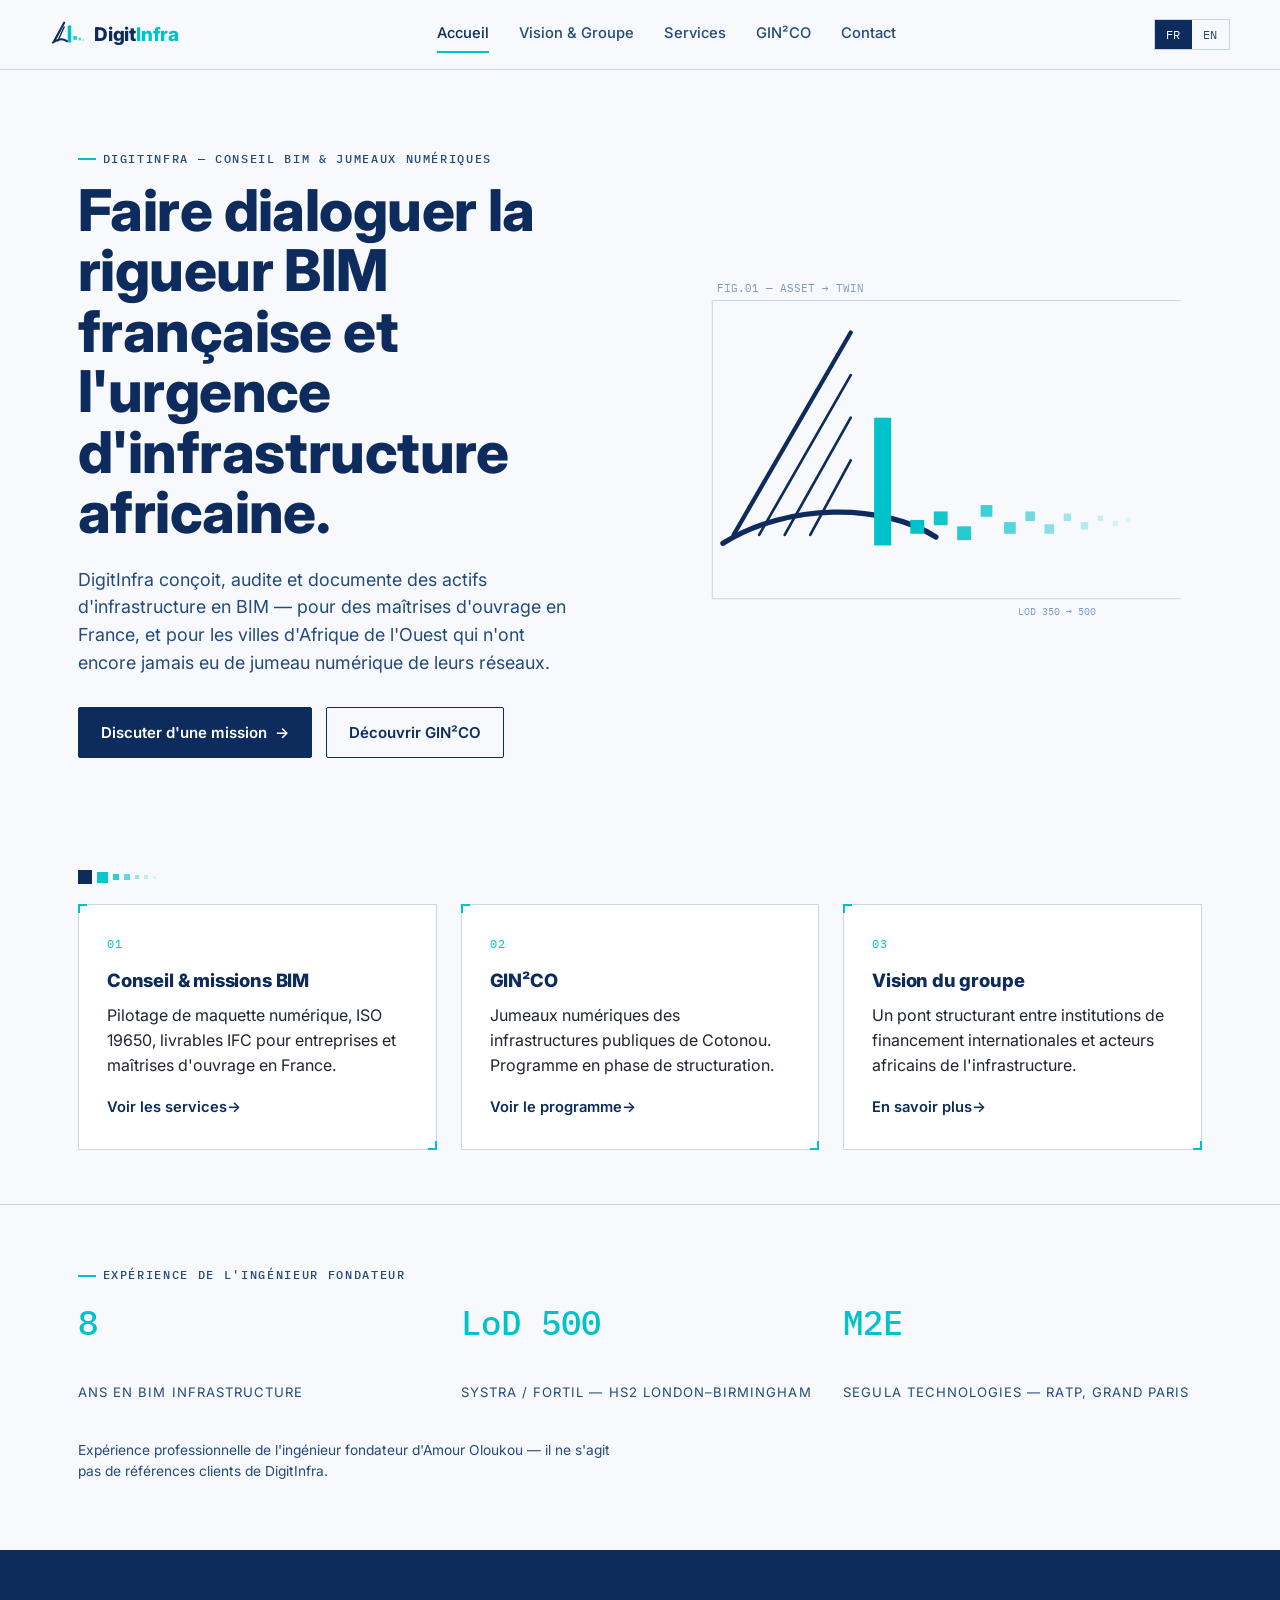
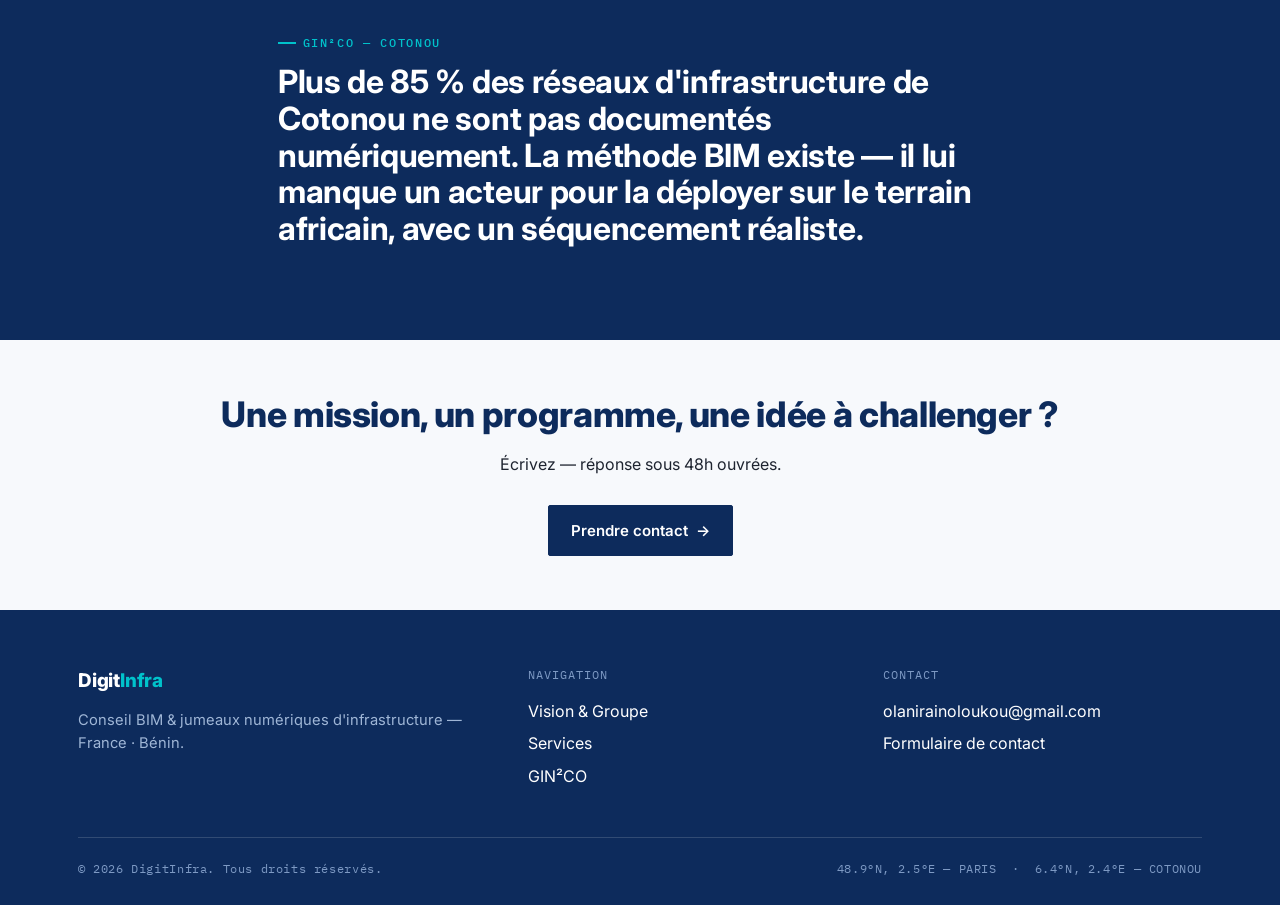
==== index.html @ 7aca524d "Add files via upload Préserver aujourd'hui les infrastructures qui feront l'Afrique de demain" ====
<!doctype html>
<html lang="fr" data-lang="fr">
<head>
<meta charset="utf-8">
<meta name="viewport" content="width=device-width, initial-scale=1">
<title>DigitInfra — BIM Consulting & Digital Twins</title>
<meta name="description" content="DigitInfra : conseil BIM pour la France, jumeaux numériques d'infrastructure pour l'Afrique de l'Ouest.">
<link rel="stylesheet" href="style.css">
</head>
<body>

<header class="site">
  <div class="container nav-row">
    <a class="brand" href="index.html" aria-label="DigitInfra — accueil">
      <svg viewBox="0 0 48 48" fill="none" xmlns="http://www.w3.org/2000/svg">
        <path d="M6 34L20 8" stroke="#0D2B5C" stroke-width="3" stroke-linecap="round"/>
        <path d="M11 34L20 14" stroke="#0D2B5C" stroke-width="2" stroke-linecap="round"/>
        <path d="M4 36C12 30 18 30 24 34" stroke="#0D2B5C" stroke-width="3" stroke-linecap="round" fill="none"/>
        <rect x="25" y="12" width="5" height="24" fill="#00C2CB"/>
        <rect x="33" y="27" width="5" height="5" fill="#00C2CB" opacity="0.9"/>
        <rect x="40" y="29" width="4" height="4" fill="#00C2CB" opacity="0.6"/>
        <rect x="46" y="31" width="3" height="3" fill="#00C2CB" opacity="0.35"/>
      </svg>
      <span class="brand-word"><span class="b1">Digit</span><span class="b2">Infra</span></span>
    </a>
    <nav class="links">
      <a href="index.html"><span data-fr-only>Accueil</span><span data-en-only>Home</span></a>
      <a href="about.html"><span data-fr-only>Vision &amp; Groupe</span><span data-en-only>Vision &amp; Group</span></a>
      <a href="services.html">Services</a>
      <a href="ginco.html">GIN²CO</a>
      <a href="contact.html">Contact</a>
    </nav>
    <div style="display:flex; align-items:center; gap:14px;">
      <div class="lang-toggle">
        <button data-lang-btn="fr" class="active">FR</button>
        <button data-lang-btn="en">EN</button>
      </div>
      <button class="menu-btn" aria-label="Menu" aria-expanded="false"><span></span></button>
    </div>
  </div>
</header>

<main>
  <section class="hero">
    <div class="container hero-grid">
      <div>
        <p class="eyebrow"><span data-fr-only>DigitInfra — Conseil BIM &amp; jumeaux numériques</span><span data-en-only>DigitInfra — BIM Consulting &amp; Digital Twins</span></p>
        <h1>
          <span data-fr-only>Faire dialoguer la rigueur BIM française et l'urgence d'infrastructure africaine.</span>
          <span data-en-only>Bringing French BIM rigour into conversation with Africa's infrastructure urgency.</span>
        </h1>
        <p class="lead">
          <span data-fr-only>DigitInfra conçoit, audite et documente des actifs d'infrastructure en BIM — pour des maîtrises d'ouvrage en France, et pour les villes d'Afrique de l'Ouest qui n'ont encore jamais eu de jumeau numérique de leurs réseaux.</span>
          <span data-en-only>DigitInfra designs, audits and documents infrastructure assets in BIM — for project owners in France, and for West African cities that have never had a digital twin of their networks.</span>
        </p>
        <div class="hero-cta">
          <a class="btn btn-primary btn-arrow" href="contact.html"><span data-fr-only>Discuter d'une mission</span><span data-en-only>Discuss a mission</span></a>
          <a class="btn btn-ghost" href="ginco.html"><span data-fr-only>Découvrir GIN²CO</span><span data-en-only>Discover GIN²CO</span></a>
        </div>
      </div>
      <svg class="hero-art" viewBox="0 0 480 360" fill="none" xmlns="http://www.w3.org/2000/svg">
        <line x1="20" y1="40" x2="460" y2="40" stroke="#C9D6E3" stroke-width="1"/>
        <line x1="20" y1="40" x2="20" y2="320" stroke="#C9D6E3" stroke-width="1"/>
        <text x="24" y="32" font-family="IBM Plex Mono, monospace" font-size="10" fill="#7E9AC4">FIG.01 — ASSET → TWIN</text>
        <path d="M40 260L150 70" stroke="#0D2B5C" stroke-width="4" stroke-linecap="round"/>
        <path d="M64 260L150 110" stroke="#0D2B5C" stroke-width="2.5" stroke-linecap="round"/>
        <path d="M88 260L150 150" stroke="#0D2B5C" stroke-width="2.5" stroke-linecap="round"/>
        <path d="M112 260L150 190" stroke="#0D2B5C" stroke-width="2.5" stroke-linecap="round"/>
        <path d="M30 268C90 230 180 230 230 262" stroke="#0D2B5C" stroke-width="5" stroke-linecap="round" fill="none"/>
        <rect x="172" y="150" width="16" height="120" fill="#00C2CB"/>
        <g fill="#00C2CB">
          <rect x="206" y="246" width="13" height="13"/>
          <rect x="228" y="238" width="13" height="13" opacity="0.92"/>
          <rect x="250" y="252" width="13" height="13" opacity="0.85"/>
          <rect x="272" y="232" width="11" height="11" opacity="0.75"/>
          <rect x="294" y="248" width="11" height="11" opacity="0.65"/>
          <rect x="314" y="238" width="9" height="9" opacity="0.55"/>
          <rect x="332" y="250" width="9" height="9" opacity="0.45"/>
          <rect x="350" y="240" width="7" height="7" opacity="0.36"/>
          <rect x="366" y="248" width="7" height="7" opacity="0.28"/>
          <rect x="382" y="242" width="5" height="5" opacity="0.2"/>
          <rect x="396" y="247" width="5" height="5" opacity="0.14"/>
          <rect x="409" y="244" width="4" height="4" opacity="0.1"/>
        </g>
        <line x1="20" y1="320" x2="460" y2="320" stroke="#C9D6E3" stroke-width="1"/>
        <text x="380" y="335" font-family="IBM Plex Mono, monospace" font-size="9" fill="#7E9AC4" text-anchor="end">LOD 350 → 500</text>
      </svg>
    </div>
  </section>

  <section class="tight">
    <div class="container">
      <div class="pixel-trail"><span></span><span></span><span></span><span></span><span></span><span></span><span></span></div>
      <div class="grid-3">
        <div class="corner-card">
          <p class="mono" style="font-size:.74rem;color:var(--teal);letter-spacing:.08em;">01</p>
          <h3><span data-fr-only>Conseil &amp; missions BIM</span><span data-en-only>BIM Consulting &amp; Missions</span></h3>
          <p><span data-fr-only>Pilotage de maquette numérique, ISO 19650, livrables IFC pour entreprises et maîtrises d'ouvrage en France.</span><span data-en-only>Digital-model management, ISO 19650, IFC deliverables for companies and project owners in France.</span></p>
          <a class="btn-arrow" style="font-weight:600; text-decoration:none; color:var(--navy); font-size:.92rem;" href="services.html"><span data-fr-only>Voir les services</span><span data-en-only>See services</span></a>
        </div>
        <div class="corner-card">
          <p class="mono" style="font-size:.74rem;color:var(--teal);letter-spacing:.08em;">02</p>
          <h3>GIN²CO</h3>
          <p><span data-fr-only>Jumeaux numériques des infrastructures publiques de Cotonou. Programme en phase de structuration.</span><span data-en-only>Digital twins of Cotonou's public infrastructure. Programme currently in its structuring phase.</span></p>
          <a class="btn-arrow" style="font-weight:600; text-decoration:none; color:var(--navy); font-size:.92rem;" href="ginco.html"><span data-fr-only>Voir le programme</span><span data-en-only>See the programme</span></a>
        </div>
        <div class="corner-card">
          <p class="mono" style="font-size:.74rem;color:var(--teal);letter-spacing:.08em;">03</p>
          <h3><span data-fr-only>Vision du groupe</span><span data-en-only>Group vision</span></h3>
          <p><span data-fr-only>Un pont structurant entre institutions de financement internationales et acteurs africains de l'infrastructure.</span><span data-en-only>A structuring bridge between international financing institutions and African infrastructure stakeholders.</span></p>
          <a class="btn-arrow" style="font-weight:600; text-decoration:none; color:var(--navy); font-size:.92rem;" href="about.html"><span data-fr-only>En savoir plus</span><span data-en-only>Learn more</span></a>
        </div>
      </div>
    </div>
  </section>

  <hr class="divider">

  <section class="tight">
    <div class="container">
      <p class="eyebrow"><span data-fr-only>Expérience de l'ingénieur fondateur</span><span data-en-only>Founding engineer's experience</span></p>
      <div class="grid-3">
        <div>
          <p class="stat">8</p>
          <p class="stat-label"><span data-fr-only>ans en BIM infrastructure</span><span data-en-only>years in BIM infrastructure</span></p>
        </div>
        <div>
          <p class="stat">LoD 500</p>
          <p class="stat-label"><span data-fr-only>SYSTRA / Fortil — HS2 London–Birmingham</span><span data-en-only>SYSTRA / Fortil — HS2 London–Birmingham</span></p>
        </div>
        <div>
          <p class="stat">M2E</p>
          <p class="stat-label"><span data-fr-only>SEGULA Technologies — RATP, Grand Paris</span><span data-en-only>SEGULA Technologies — RATP, Grand Paris</span></p>
        </div>
      </div>
      <p style="margin-top:24px; font-size:.86rem; color:var(--steel);">
        <span data-fr-only>Expérience professionnelle de l'ingénieur fondateur d'Amour Oloukou — il ne s'agit pas de références clients de DigitInfra.</span>
        <span data-en-only>Professional background of founding engineer Amour Oloukou — not a DigitInfra client reference list.</span>
      </p>
    </div>
  </section>

  <section class="dark">
    <div class="container" style="max-width:780px;">
      <p class="eyebrow">GIN²CO — COTONOU</p>
      <h2 style="font-size:clamp(1.4rem,3vw,2rem); font-weight:700;">
        <span data-fr-only>Plus de 85 % des réseaux d'infrastructure de Cotonou ne sont pas documentés numériquement. La méthode BIM existe — il lui manque un acteur pour la déployer sur le terrain africain, avec un séquencement réaliste.</span>
        <span data-en-only>Over 85% of Cotonou's infrastructure networks have no digital documentation. The BIM method already exists — what is missing is an actor willing to deploy it on African ground, with a realistic sequence.</span>
      </h2>
    </div>
  </section>

  <section class="tight">
    <div class="container" style="text-align:center;">
      <h2><span data-fr-only>Une mission, un programme, une idée à challenger ?</span><span data-en-only>A mission, a programme, an idea to challenge?</span></h2>
      <p style="margin:0 auto 28px;"><span data-fr-only>Écrivez — réponse sous 48h ouvrées.</span><span data-en-only>Write in — response within 48 business hours.</span></p>
      <a class="btn btn-primary btn-arrow" href="contact.html"><span data-fr-only>Prendre contact</span><span data-en-only>Get in touch</span></a>
    </div>
  </section>
</main>

<footer class="site">
  <div class="container">
    <div class="foot-grid">
      <div>
        <span class="brand-word"><span style="color:#fff;">Digit</span><span style="color:var(--teal);">Infra</span></span>
        <p style="margin-top:14px; color:#9FB6D6; font-size:.92rem;">
          <span data-fr-only>Conseil BIM &amp; jumeaux numériques d'infrastructure — France · Bénin.</span>
          <span data-en-only>BIM consulting &amp; infrastructure digital twins — France · Benin.</span>
        </p>
      </div>
      <div>
        <p class="mono" style="font-size:.74rem; letter-spacing:.08em; color:#7E9AC4; margin-bottom:14px;"><span data-fr-only>NAVIGATION</span><span data-en-only>NAVIGATION</span></p>
        <p style="margin-bottom:8px;"><a href="about.html"><span data-fr-only>Vision &amp; Groupe</span><span data-en-only>Vision &amp; Group</span></a></p>
        <p style="margin-bottom:8px;"><a href="services.html">Services</a></p>
        <p style="margin-bottom:8px;"><a href="ginco.html">GIN²CO</a></p>
      </div>
      <div>
        <p class="mono" style="font-size:.74rem; letter-spacing:.08em; color:#7E9AC4; margin-bottom:14px;">CONTACT</p>
        <p style="margin-bottom:8px;"><a href="mailto:olanirainoloukou@gmail.com">olanirainoloukou@gmail.com</a></p>
        <p style="margin-bottom:8px;"><a href="contact.html"><span data-fr-only>Formulaire de contact</span><span data-en-only>Contact form</span></a></p>
      </div>
    </div>
    <div class="foot-coords">
      <span>© 2026 DigitInfra. <span data-fr-only>Tous droits réservés.</span><span data-en-only>All rights reserved.</span></span>
      <span>48.9°N, 2.5°E — PARIS &nbsp;·&nbsp; 6.4°N, 2.4°E — COTONOU</span>
    </div>
  </div>
</footer>

<script src="main.js"></script>
</body>
</html>
---- style.css ----
/* ===========================================================
   DigitInfra — Design tokens
   The signature motif: a cable-stayed bridge resolving into a
   grid of pixels. Every divider, corner mark and rule on this
   site is a quiet variation of that one idea — a physical
   structure becoming data.
   =========================================================== */

@import url('https://fonts.googleapis.com/css2?family=Inter:wght@400;500;600;700;800&family=IBM+Plex+Mono:wght@400;500&display=swap');

:root{
  --navy:#0D2B5C;
  --teal:#00C2CB;
  --steel:#234A7A;
  --off-white:#F7F9FC;
  --charcoal:#1E2430;
  --line:#C9D6E3;
  --paper:#FFFFFF;
  --max:1180px;
  --radius:2px;
}

*,*::before,*::after{box-sizing:border-box;}
html{scroll-behavior:smooth;}
body{
  margin:0;
  background:var(--off-white);
  color:var(--charcoal);
  font-family:'Inter',system-ui,sans-serif;
  font-size:16px;
  line-height:1.55;
  -webkit-font-smoothing:antialiased;
}
@media (prefers-reduced-motion: reduce){
  html{scroll-behavior:auto;}
  *{animation-duration:0.001ms !important; transition-duration:0.001ms !important;}
}

h1,h2,h3,h4{
  margin:0 0 .5em;
  font-weight:800;
  letter-spacing:-0.01em;
  color:var(--navy);
}
h1{font-size:clamp(2.1rem,5vw,3.6rem); line-height:1.05;}
h2{font-size:clamp(1.5rem,3.2vw,2.2rem); line-height:1.15;}
h3{font-size:1.15rem;}
p{margin:0 0 1em; max-width:62ch;}
a{color:inherit;}
img,svg{max-width:100%; display:block;}
.mono{
  font-family:'IBM Plex Mono', ui-monospace, monospace;
}
.container{
  max-width:var(--max);
  margin:0 auto;
  padding:0 28px;
}
.teal{color:var(--teal);}
.navy{color:var(--navy);}

/* Eyebrow label — drawing-annotation style */
.eyebrow{
  display:inline-flex;
  align-items:center;
  gap:.55em;
  font-family:'IBM Plex Mono', monospace;
  font-size:.74rem;
  font-weight:500;
  letter-spacing:.14em;
  text-transform:uppercase;
  color:var(--steel);
  margin-bottom:1em;
}
.eyebrow::before{
  content:"";
  width:18px; height:2px;
  background:var(--teal);
  display:inline-block;
}

/* Pixel trail — the bridge-to-data motif, reused as a divider */
.pixel-trail{
  display:flex;
  align-items:center;
  gap:5px;
  height:10px;
  margin:0 0 1.4em;
}
.pixel-trail span{
  width:6px; height:6px;
  background:var(--teal);
}
.pixel-trail span:nth-child(1){width:14px;height:14px;background:var(--navy);}
.pixel-trail span:nth-child(2){width:11px;height:11px;opacity:.95;}
.pixel-trail span:nth-child(3){opacity:.8;}
.pixel-trail span:nth-child(4){opacity:.6;}
.pixel-trail span:nth-child(5){opacity:.4;width:4px;height:4px;}
.pixel-trail span:nth-child(6){opacity:.22;width:4px;height:4px;}
.pixel-trail span:nth-child(7){opacity:.12;width:3px;height:3px;}

/* Blueprint corner ticks for cards */
.corner-card{
  position:relative;
  border:1px solid var(--line);
  background:var(--paper);
  padding:30px 28px;
}
.corner-card::before,.corner-card::after{
  content:"";
  position:absolute;
  width:9px; height:9px;
  border-top:2px solid var(--teal);
  border-left:2px solid var(--teal);
  top:-1px; left:-1px;
}
.corner-card::after{
  top:auto; left:auto; bottom:-1px; right:-1px;
  border-top:none; border-left:none;
  border-bottom:2px solid var(--teal);
  border-right:2px solid var(--teal);
}

/* ---------- Header / nav ---------- */
header.site{
  position:sticky; top:0; z-index:40;
  background:rgba(247,249,252,.97);
  border-bottom:1px solid var(--line);
}
.nav-row{
  display:flex; align-items:center; justify-content:space-between;
  padding:16px 0;
}
.brand{display:flex; align-items:center; gap:10px; text-decoration:none;}
.brand svg{width:34px; height:34px;}
.brand-word{font-weight:800; font-size:1.18rem; letter-spacing:-.01em;}
.brand-word .b1{color:var(--navy);}
.brand-word .b2{color:var(--teal);}

nav.links{display:flex; align-items:center; gap:30px;}
nav.links a{
  text-decoration:none;
  font-size:.92rem;
  font-weight:500;
  color:var(--steel);
  padding:6px 0;
  border-bottom:2px solid transparent;
  transition:color .15s, border-color .15s;
}
nav.links a:hover, nav.links a.active{color:var(--navy); border-color:var(--teal);}

.lang-toggle{
  font-family:'IBM Plex Mono', monospace;
  font-size:.74rem; font-weight:500; letter-spacing:.05em;
  display:flex; border:1px solid var(--line); overflow:hidden;
}
.lang-toggle button{
  background:none; border:none; cursor:pointer;
  padding:7px 11px; color:var(--steel);
  font-family:inherit; font-size:inherit; letter-spacing:inherit;
}
.lang-toggle button.active{background:var(--navy); color:#fff;}

.menu-btn{display:none; background:none; border:1px solid var(--line); padding:8px 10px; cursor:pointer;}
.menu-btn span, .menu-btn span::before, .menu-btn span::after{
  content:""; display:block; width:18px; height:2px; background:var(--navy); position:relative;
}
.menu-btn span::before{position:absolute; top:-6px;}
.menu-btn span::after{position:absolute; top:6px;}

/* ---------- Buttons ---------- */
.btn{
  display:inline-flex; align-items:center; gap:8px;
  padding:13px 22px;
  font-weight:600; font-size:.94rem;
  text-decoration:none; cursor:pointer;
  border:1px solid var(--navy);
  border-radius:var(--radius);
  transition:transform .15s, background .15s, color .15s;
}
.btn-primary{background:var(--navy); color:#fff;}
.btn-primary:hover{background:var(--teal); border-color:var(--teal); color:var(--navy); transform:translateY(-1px);}
.btn-ghost{background:transparent; color:var(--navy);}
.btn-ghost:hover{background:var(--navy); color:#fff; transform:translateY(-1px);}
.btn-arrow::after{content:"→"; transition:transform .15s;}
.btn:hover .btn-arrow::after{transform:translateX(3px);}

/* ---------- Hero ---------- */
.hero{padding:72px 0 60px; overflow:hidden;}
.hero-grid{display:grid; grid-template-columns:1.05fr .95fr; gap:48px; align-items:center;}
.hero h1{margin-bottom:.4em;}
.hero .lead{font-size:1.12rem; color:var(--steel); max-width:46ch;}
.hero-cta{display:flex; gap:14px; margin-top:30px; flex-wrap:wrap;}
.hero-art{width:100%; height:auto;}

/* ---------- Sections ---------- */
section{padding:76px 0;}
section.tight{padding:54px 0;}
.section-head{max-width:62ch; margin-bottom:44px;}
.divider{border:none; border-top:1px solid var(--line); margin:0;}

.grid-3{display:grid; grid-template-columns:repeat(3,1fr); gap:24px;}
.grid-2{display:grid; grid-template-columns:1fr 1fr; gap:24px;}

.dark{background:var(--navy); color:#fff;}
.dark h2,.dark h3{color:#fff;}
.dark p{color:#C9D7EE;}
.dark .eyebrow{color:var(--teal);}
.dark .divider{border-color:rgba(255,255,255,.18);}
.dark .timeline{border-color:rgba(255,255,255,.25);}
.dark .timeline li::before{background:var(--navy); color:#9FB6D6;}
.dark .timeline li::after{background:var(--navy);}

.stat{font-family:'IBM Plex Mono', monospace; font-weight:500; font-size:2.1rem; color:var(--teal);}
.stat-label{font-size:.82rem; color:var(--steel); text-transform:uppercase; letter-spacing:.08em;}
.dark .stat-label{color:#9FB6D6;}

/* Status badge — honesty discipline made visible */
.status{
  display:inline-flex; align-items:center; gap:8px;
  font-family:'IBM Plex Mono', monospace; font-size:.78rem; letter-spacing:.04em;
  border:1px solid var(--teal); color:var(--navy);
  padding:7px 13px; margin-bottom:1.2em;
}
.status .dot{width:7px; height:7px; border-radius:50%; background:var(--teal);}

.timeline{list-style:none; margin:0; padding:0; border-left:1px solid var(--line);}
.timeline li{position:relative; padding:0 0 30px 28px;}
.timeline li::before{
  content:attr(data-n);
  position:absolute; left:-1px; top:0; transform:translateX(-50%);
  background:var(--off-white);
  font-family:'IBM Plex Mono', monospace; font-size:.72rem; color:var(--steel);
  padding:2px 0;
}
.timeline li::after{
  content:""; position:absolute; left:-5px; top:2px;
  width:9px; height:9px; background:var(--off-white); border:2px solid var(--teal);
}

/* Cards */
.card{border:1px solid var(--line); background:var(--paper); padding:28px;}
.service-card h3{margin-bottom:.4em;}
.service-card .tag{font-family:'IBM Plex Mono',monospace; font-size:.72rem; color:var(--teal); letter-spacing:.08em;}

table.matrix{width:100%; border-collapse:collapse; font-size:.95rem;}
table.matrix th, table.matrix td{border:1px solid var(--line); padding:12px 14px; text-align:left;}
table.matrix th{font-family:'IBM Plex Mono',monospace; font-size:.74rem; letter-spacing:.06em; text-transform:uppercase; color:var(--steel); background:#EEF3F9;}

/* Contact */
.contact-grid{display:grid; grid-template-columns:1fr 1fr; gap:48px; align-items:start;}
.contact-item{margin-bottom:22px;}
.contact-item .label{font-family:'IBM Plex Mono',monospace; font-size:.72rem; letter-spacing:.08em; text-transform:uppercase; color:var(--steel);}
.contact-item a{color:var(--navy); font-weight:600; text-decoration:none; font-size:1.05rem;}
.contact-item a:hover{color:var(--teal);}

form.contact-form{display:flex; flex-direction:column; gap:16px;}
form.contact-form label{font-family:'IBM Plex Mono',monospace; font-size:.74rem; letter-spacing:.06em; text-transform:uppercase; color:var(--steel); margin-bottom:6px; display:block;}
form.contact-form input, form.contact-form textarea, form.contact-form select{
  width:100%; border:1px solid var(--line); background:var(--paper);
  padding:12px 14px; font-family:'Inter',sans-serif; font-size:.95rem; color:var(--charcoal);
}
form.contact-form input:focus, form.contact-form textarea:focus, form.contact-form select:focus{
  outline:2px solid var(--teal); outline-offset:1px; border-color:var(--teal);
}
form.contact-form textarea{resize:vertical; min-height:120px;}

/* Footer */
footer.site{background:var(--navy); color:#C9D7EE; padding:56px 0 26px;}
footer.site a{color:#fff; text-decoration:none;}
footer.site a:hover{color:var(--teal);}
.foot-grid{display:grid; grid-template-columns:1.3fr 1fr 1fr; gap:36px; margin-bottom:40px;}
.foot-coords{
  font-family:'IBM Plex Mono', monospace; font-size:.76rem; letter-spacing:.05em;
  color:#7E9AC4; padding-top:22px; border-top:1px solid rgba(255,255,255,.15);
  display:flex; justify-content:space-between; flex-wrap:wrap; gap:10px;
}

/* lang visibility — toggled via JS by setting data-lang on <html> */
[data-en-only]{display:none;}
html[data-lang="en"] [data-fr-only]{display:none;}
html[data-lang="en"] [data-en-only]{display:revert;}

/* Mobile nav */
@media (max-width: 880px){
  .menu-btn{display:inline-block;}
  nav.links{
    position:fixed; inset:64px 0 0 0; background:var(--off-white);
    flex-direction:column; align-items:flex-start; gap:0; padding:10px 28px 28px;
    transform:translateY(-110%); transition:transform .25s ease; border-top:1px solid var(--line);
  }
  nav.links.open{transform:translateY(0);}
  nav.links a{width:100%; padding:14px 0; border-bottom:1px solid var(--line);}
  .hero-grid{grid-template-columns:1fr;}
  .hero-art{order:-1; max-width:340px; margin:0 auto;}
  .grid-3{grid-template-columns:1fr;}
  .grid-2{grid-template-columns:1fr;}
  .contact-grid{grid-template-columns:1fr;}
  .foot-grid{grid-template-columns:1fr; gap:28px;}
}
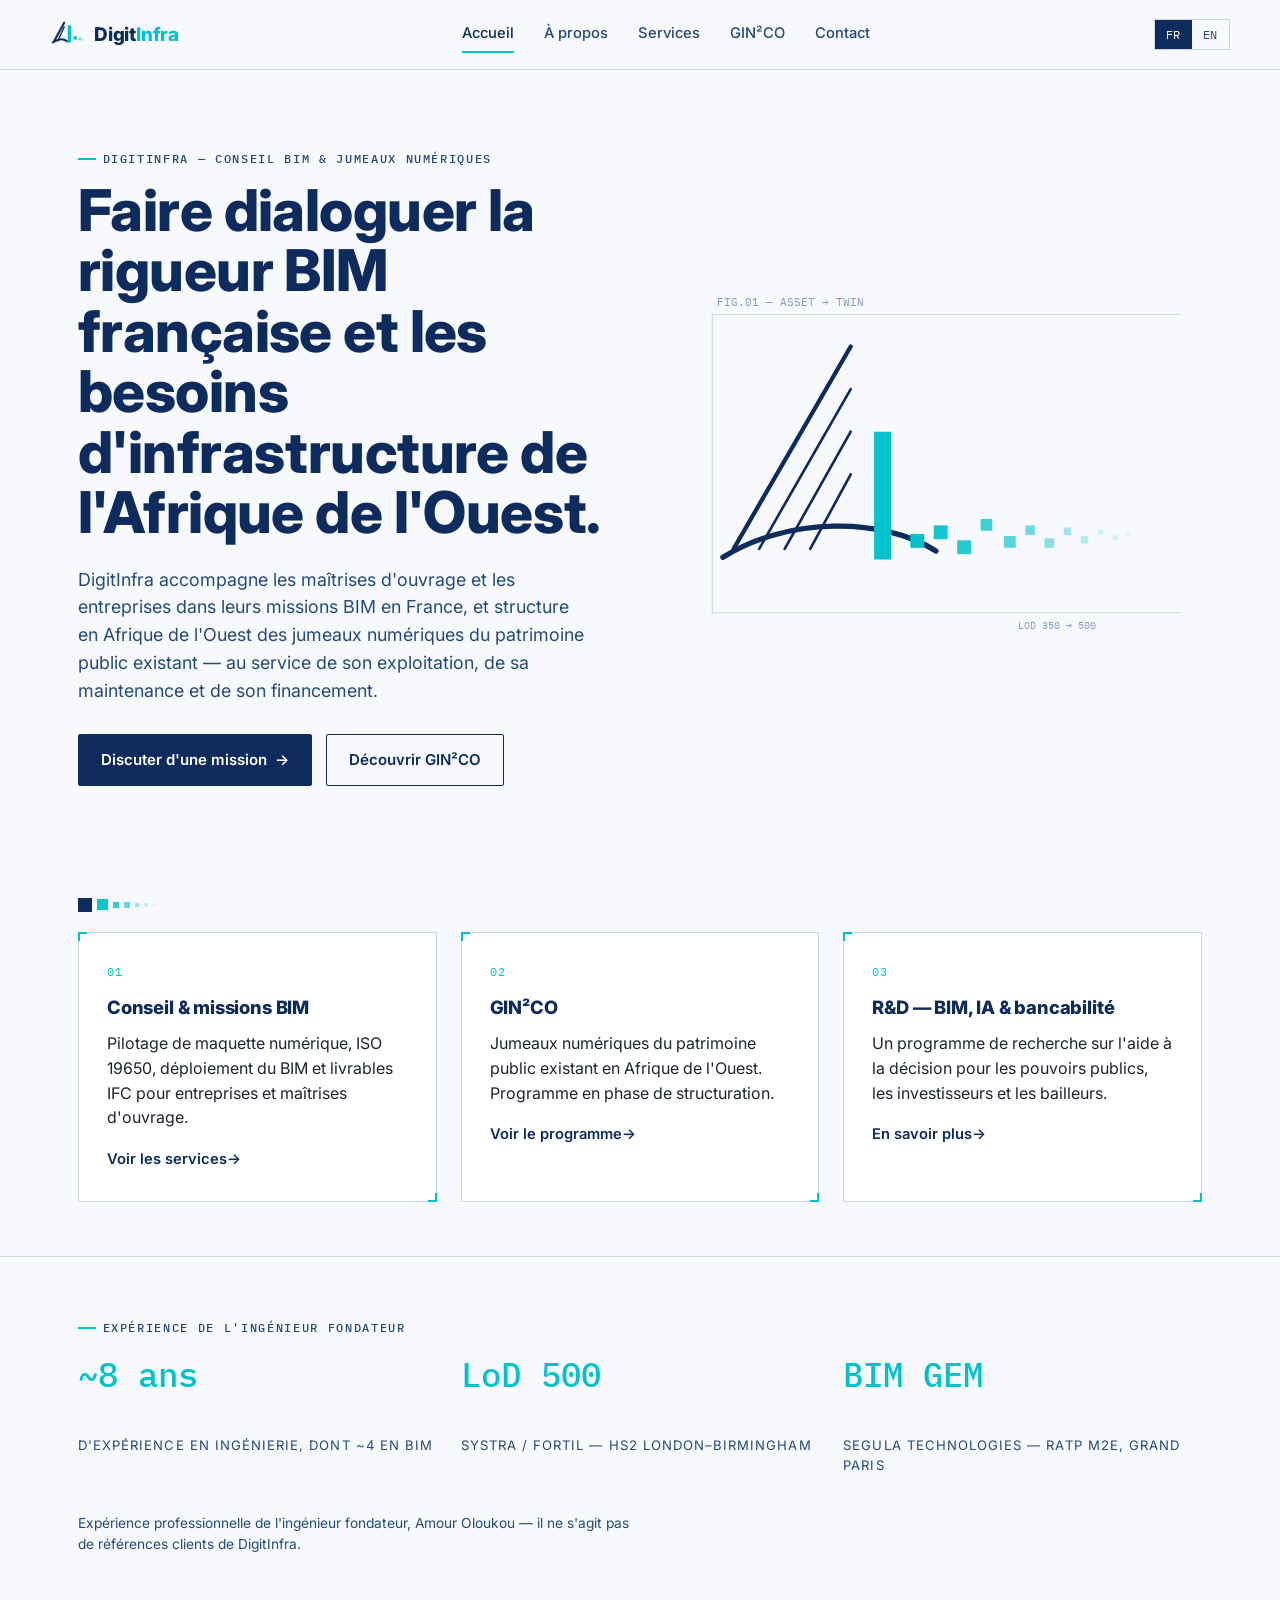
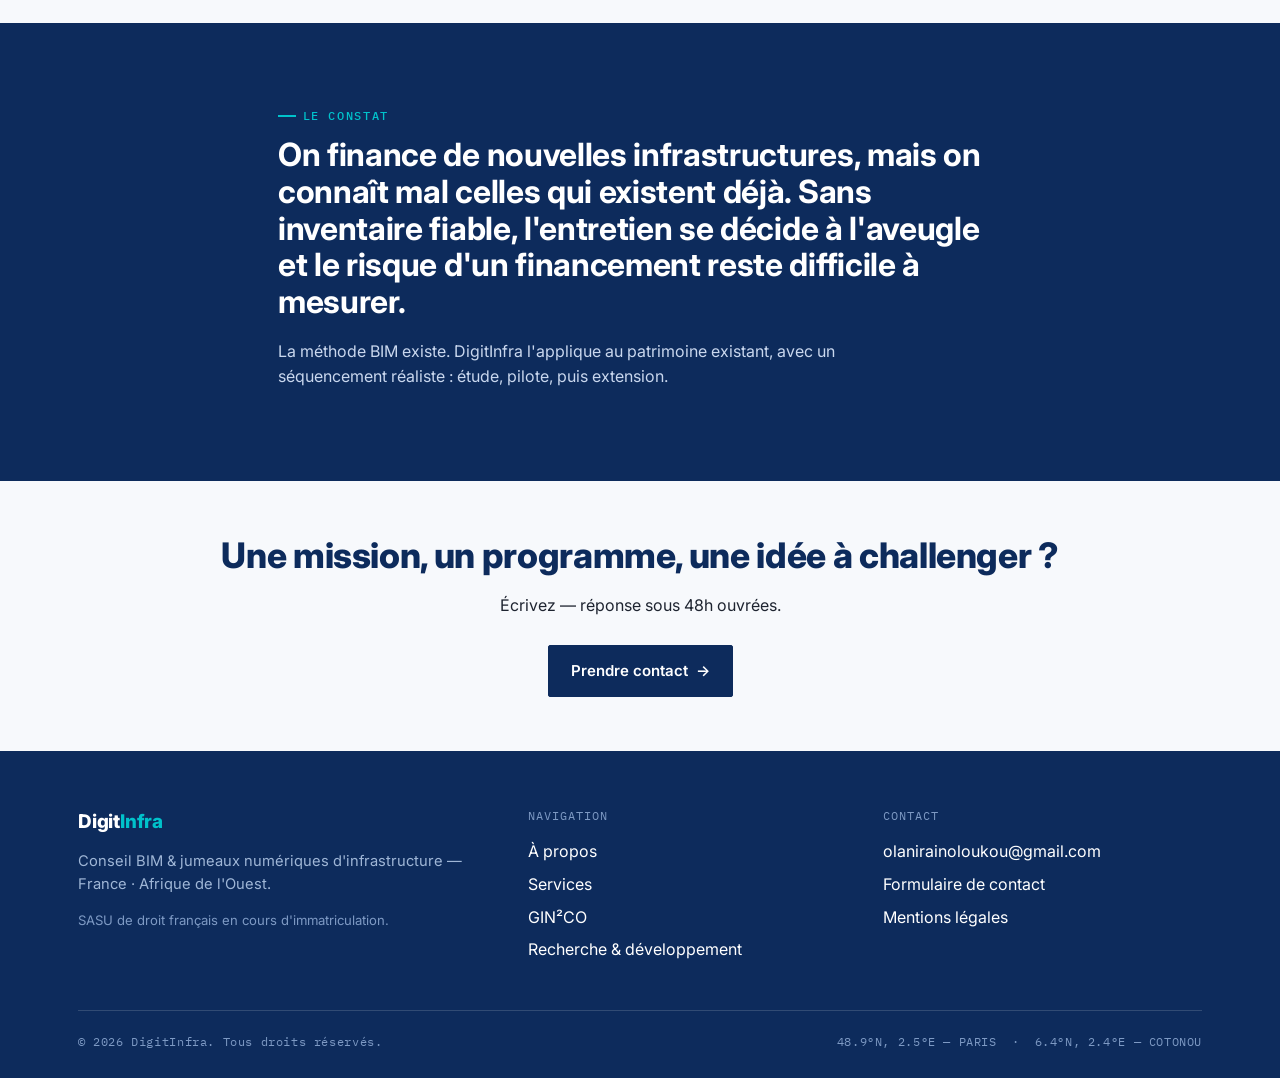
==== commit 983cc1c8: "Mise à jour du site — novembre 2026 - Corrige l'expérience du fondateur (~8 ans dont ~4 en BIM) et l" ====
--- a/index.html
+++ b/index.html
@@ -3,8 +3,8 @@
 <head>
 <meta charset="utf-8">
 <meta name="viewport" content="width=device-width, initial-scale=1">
-<title>DigitInfra — BIM Consulting & Digital Twins</title>
-<meta name="description" content="DigitInfra : conseil BIM pour la France, jumeaux numériques d'infrastructure pour l'Afrique de l'Ouest.">
+<title>DigitInfra — BIM Consulting &amp; Digital Twins</title>
+<meta name="description" content="DigitInfra : conseil BIM en France, jumeaux numériques du patrimoine public en Afrique de l'Ouest.">
 <link rel="stylesheet" href="style.css">
 </head>
 <body>
@@ -25,7 +25,7 @@
     </a>
     <nav class="links">
       <a href="index.html"><span data-fr-only>Accueil</span><span data-en-only>Home</span></a>
-      <a href="about.html"><span data-fr-only>Vision &amp; Groupe</span><span data-en-only>Vision &amp; Group</span></a>
+      <a href="about.html"><span data-fr-only>À propos</span><span data-en-only>About</span></a>
       <a href="services.html">Services</a>
       <a href="ginco.html">GIN²CO</a>
       <a href="contact.html">Contact</a>
@@ -46,19 +46,17 @@
       <div>
         <p class="eyebrow"><span data-fr-only>DigitInfra — Conseil BIM &amp; jumeaux numériques</span><span data-en-only>DigitInfra — BIM Consulting &amp; Digital Twins</span></p>
         <h1>
-          <span data-fr-only>Faire dialoguer la rigueur BIM française et l'urgence d'infrastructure africaine.</span>
-          <span data-en-only>Bringing French BIM rigour into conversation with Africa's infrastructure urgency.</span>
+          <span data-fr-only>Faire dialoguer la rigueur BIM française et les besoins d'infrastructure de l'Afrique de l'Ouest.</span><span data-en-only>Bringing French BIM rigour to West Africa's infrastructure needs.</span>
         </h1>
         <p class="lead">
-          <span data-fr-only>DigitInfra conçoit, audite et documente des actifs d'infrastructure en BIM — pour des maîtrises d'ouvrage en France, et pour les villes d'Afrique de l'Ouest qui n'ont encore jamais eu de jumeau numérique de leurs réseaux.</span>
-          <span data-en-only>DigitInfra designs, audits and documents infrastructure assets in BIM — for project owners in France, and for West African cities that have never had a digital twin of their networks.</span>
+          <span data-fr-only>DigitInfra accompagne les maîtrises d'ouvrage et les entreprises dans leurs missions BIM en France, et structure en Afrique de l'Ouest des jumeaux numériques du patrimoine public existant — au service de son exploitation, de sa maintenance et de son financement.</span><span data-en-only>DigitInfra supports project owners and contractors on BIM missions in France, and builds digital twins of existing public assets in West Africa — to serve their operation, maintenance and financing.</span>
         </p>
         <div class="hero-cta">
           <a class="btn btn-primary btn-arrow" href="contact.html"><span data-fr-only>Discuter d'une mission</span><span data-en-only>Discuss a mission</span></a>
           <a class="btn btn-ghost" href="ginco.html"><span data-fr-only>Découvrir GIN²CO</span><span data-en-only>Discover GIN²CO</span></a>
         </div>
       </div>
-      <svg class="hero-art" viewBox="0 0 480 360" fill="none" xmlns="http://www.w3.org/2000/svg">
+      <svg class="hero-art" viewBox="0 0 480 360" fill="none" xmlns="http://www.w3.org/2000/svg" aria-hidden="true">
         <line x1="20" y1="40" x2="460" y2="40" stroke="#C9D6E3" stroke-width="1"/>
         <line x1="20" y1="40" x2="20" y2="320" stroke="#C9D6E3" stroke-width="1"/>
         <text x="24" y="32" font-family="IBM Plex Mono, monospace" font-size="10" fill="#7E9AC4">FIG.01 — ASSET → TWIN</text>
@@ -95,20 +93,20 @@
         <div class="corner-card">
           <p class="mono" style="font-size:.74rem;color:var(--teal);letter-spacing:.08em;">01</p>
           <h3><span data-fr-only>Conseil &amp; missions BIM</span><span data-en-only>BIM Consulting &amp; Missions</span></h3>
-          <p><span data-fr-only>Pilotage de maquette numérique, ISO 19650, livrables IFC pour entreprises et maîtrises d'ouvrage en France.</span><span data-en-only>Digital-model management, ISO 19650, IFC deliverables for companies and project owners in France.</span></p>
+          <p><span data-fr-only>Pilotage de maquette numérique, ISO 19650, déploiement du BIM et livrables IFC pour entreprises et maîtrises d'ouvrage.</span><span data-en-only>Digital-model management, ISO 19650, BIM deployment and IFC deliverables for contractors and project owners.</span></p>
           <a class="btn-arrow" style="font-weight:600; text-decoration:none; color:var(--navy); font-size:.92rem;" href="services.html"><span data-fr-only>Voir les services</span><span data-en-only>See services</span></a>
         </div>
         <div class="corner-card">
           <p class="mono" style="font-size:.74rem;color:var(--teal);letter-spacing:.08em;">02</p>
           <h3>GIN²CO</h3>
-          <p><span data-fr-only>Jumeaux numériques des infrastructures publiques de Cotonou. Programme en phase de structuration.</span><span data-en-only>Digital twins of Cotonou's public infrastructure. Programme currently in its structuring phase.</span></p>
+          <p><span data-fr-only>Jumeaux numériques du patrimoine public existant en Afrique de l'Ouest. Programme en phase de structuration.</span><span data-en-only>Digital twins of existing public assets in West Africa. Programme currently in its structuring phase.</span></p>
           <a class="btn-arrow" style="font-weight:600; text-decoration:none; color:var(--navy); font-size:.92rem;" href="ginco.html"><span data-fr-only>Voir le programme</span><span data-en-only>See the programme</span></a>
         </div>
         <div class="corner-card">
           <p class="mono" style="font-size:.74rem;color:var(--teal);letter-spacing:.08em;">03</p>
-          <h3><span data-fr-only>Vision du groupe</span><span data-en-only>Group vision</span></h3>
-          <p><span data-fr-only>Un pont structurant entre institutions de financement internationales et acteurs africains de l'infrastructure.</span><span data-en-only>A structuring bridge between international financing institutions and African infrastructure stakeholders.</span></p>
-          <a class="btn-arrow" style="font-weight:600; text-decoration:none; color:var(--navy); font-size:.92rem;" href="about.html"><span data-fr-only>En savoir plus</span><span data-en-only>Learn more</span></a>
+          <h3><span data-fr-only>R&amp;D — BIM, IA &amp; bancabilité</span><span data-en-only>R&amp;D — BIM, AI &amp; bankability</span></h3>
+          <p><span data-fr-only>Un programme de recherche sur l'aide à la décision pour les pouvoirs publics, les investisseurs et les bailleurs.</span><span data-en-only>A research programme on decision support for public authorities, investors and development lenders.</span></p>
+          <a class="btn-arrow" style="font-weight:600; text-decoration:none; color:var(--navy); font-size:.92rem;" href="about.html#rd"><span data-fr-only>En savoir plus</span><span data-en-only>Learn more</span></a>
         </div>
       </div>
     </div>
@@ -121,32 +119,33 @@
       <p class="eyebrow"><span data-fr-only>Expérience de l'ingénieur fondateur</span><span data-en-only>Founding engineer's experience</span></p>
       <div class="grid-3">
         <div>
-          <p class="stat">8</p>
-          <p class="stat-label"><span data-fr-only>ans en BIM infrastructure</span><span data-en-only>years in BIM infrastructure</span></p>
+          <p class="stat">~8 <span data-fr-only>ans</span><span data-en-only>yrs</span></p>
+          <p class="stat-label"><span data-fr-only>d'expérience en ingénierie, dont ~4 en BIM</span><span data-en-only>in engineering, including ~4 in BIM</span></p>
         </div>
         <div>
           <p class="stat">LoD 500</p>
-          <p class="stat-label"><span data-fr-only>SYSTRA / Fortil — HS2 London–Birmingham</span><span data-en-only>SYSTRA / Fortil — HS2 London–Birmingham</span></p>
+          <p class="stat-label">SYSTRA / Fortil — HS2 London–Birmingham</p>
         </div>
         <div>
-          <p class="stat">M2E</p>
-          <p class="stat-label"><span data-fr-only>SEGULA Technologies — RATP, Grand Paris</span><span data-en-only>SEGULA Technologies — RATP, Grand Paris</span></p>
+          <p class="stat">BIM GEM</p>
+          <p class="stat-label">SEGULA Technologies — RATP M2E, Grand Paris</p>
         </div>
       </div>
       <p style="margin-top:24px; font-size:.86rem; color:var(--steel);">
-        <span data-fr-only>Expérience professionnelle de l'ingénieur fondateur d'Amour Oloukou — il ne s'agit pas de références clients de DigitInfra.</span>
-        <span data-en-only>Professional background of founding engineer Amour Oloukou — not a DigitInfra client reference list.</span>
+        <span data-fr-only>Expérience professionnelle de l'ingénieur fondateur, Amour Oloukou — il ne s'agit pas de références clients de DigitInfra.</span><span data-en-only>Professional background of founding engineer Amour Oloukou — not a DigitInfra client reference list.</span>
       </p>
     </div>
   </section>
 
   <section class="dark">
     <div class="container" style="max-width:780px;">
-      <p class="eyebrow">GIN²CO — COTONOU</p>
+      <p class="eyebrow"><span data-fr-only>Le constat</span><span data-en-only>The starting point</span></p>
       <h2 style="font-size:clamp(1.4rem,3vw,2rem); font-weight:700;">
-        <span data-fr-only>Plus de 85 % des réseaux d'infrastructure de Cotonou ne sont pas documentés numériquement. La méthode BIM existe — il lui manque un acteur pour la déployer sur le terrain africain, avec un séquencement réaliste.</span>
-        <span data-en-only>Over 85% of Cotonou's infrastructure networks have no digital documentation. The BIM method already exists — what is missing is an actor willing to deploy it on African ground, with a realistic sequence.</span>
+        <span data-fr-only>On finance de nouvelles infrastructures, mais on connaît mal celles qui existent déjà. Sans inventaire fiable, l'entretien se décide à l'aveugle et le risque d'un financement reste difficile à mesurer.</span><span data-en-only>New infrastructure gets financed, yet existing assets remain poorly known. Without a reliable inventory, maintenance is decided blindly and the risk of a financing is hard to measure.</span>
       </h2>
+      <p style="margin-top:18px;">
+        <span data-fr-only>La méthode BIM existe. DigitInfra l'applique au patrimoine existant, avec un séquencement réaliste : étude, pilote, puis extension.</span><span data-en-only>The BIM method exists. DigitInfra applies it to existing assets, with a realistic sequence: study, pilot, then scale-up.</span>
+      </p>
     </div>
   </section>
 
@@ -165,20 +164,24 @@
       <div>
         <span class="brand-word"><span style="color:#fff;">Digit</span><span style="color:var(--teal);">Infra</span></span>
         <p style="margin-top:14px; color:#9FB6D6; font-size:.92rem;">
-          <span data-fr-only>Conseil BIM &amp; jumeaux numériques d'infrastructure — France · Bénin.</span>
-          <span data-en-only>BIM consulting &amp; infrastructure digital twins — France · Benin.</span>
+          <span data-fr-only>Conseil BIM &amp; jumeaux numériques d'infrastructure — France · Afrique de l'Ouest.</span><span data-en-only>BIM consulting &amp; infrastructure digital twins — France · West Africa.</span>
+        </p>
+        <p style="color:#7E9AC4; font-size:.82rem;">
+          <span data-fr-only>SASU de droit français en cours d'immatriculation.</span><span data-en-only>French SASU, registration in progress.</span>
         </p>
       </div>
       <div>
-        <p class="mono" style="font-size:.74rem; letter-spacing:.08em; color:#7E9AC4; margin-bottom:14px;"><span data-fr-only>NAVIGATION</span><span data-en-only>NAVIGATION</span></p>
-        <p style="margin-bottom:8px;"><a href="about.html"><span data-fr-only>Vision &amp; Groupe</span><span data-en-only>Vision &amp; Group</span></a></p>
+        <p class="mono" style="font-size:.74rem; letter-spacing:.08em; color:#7E9AC4; margin-bottom:14px;">NAVIGATION</p>
+        <p style="margin-bottom:8px;"><a href="about.html"><span data-fr-only>À propos</span><span data-en-only>About</span></a></p>
         <p style="margin-bottom:8px;"><a href="services.html">Services</a></p>
         <p style="margin-bottom:8px;"><a href="ginco.html">GIN²CO</a></p>
+        <p style="margin-bottom:8px;"><a href="about.html#rd"><span data-fr-only>Recherche &amp; développement</span><span data-en-only>Research &amp; development</span></a></p>
       </div>
       <div>
         <p class="mono" style="font-size:.74rem; letter-spacing:.08em; color:#7E9AC4; margin-bottom:14px;">CONTACT</p>
         <p style="margin-bottom:8px;"><a href="mailto:olanirainoloukou@gmail.com">olanirainoloukou@gmail.com</a></p>
         <p style="margin-bottom:8px;"><a href="contact.html"><span data-fr-only>Formulaire de contact</span><span data-en-only>Contact form</span></a></p>
+        <p style="margin-bottom:8px;"><a href="mentions-legales.html"><span data-fr-only>Mentions légales</span><span data-en-only>Legal notice</span></a></p>
       </div>
     </div>
     <div class="foot-coords">
--- a/style.css
+++ b/style.css
@@ -210,6 +210,7 @@
 .dark .timeline{border-color:rgba(255,255,255,.25);}
 .dark .timeline li::before{background:var(--navy); color:#9FB6D6;}
 .dark .timeline li::after{background:var(--navy);}
+.dark .status{color:#fff;}
 
 .stat{font-family:'IBM Plex Mono', monospace; font-weight:500; font-size:2.1rem; color:var(--teal);}
 .stat-label{font-size:.82rem; color:var(--steel); text-transform:uppercase; letter-spacing:.08em;}
@@ -242,6 +243,7 @@
 .card{border:1px solid var(--line); background:var(--paper); padding:28px;}
 .service-card h3{margin-bottom:.4em;}
 .service-card .tag{font-family:'IBM Plex Mono',monospace; font-size:.72rem; color:var(--teal); letter-spacing:.08em;}
+.card .tag{font-family:'IBM Plex Mono',monospace; font-size:.72rem; color:var(--teal); letter-spacing:.08em;}
 
 table.matrix{width:100%; border-collapse:collapse; font-size:.95rem;}
 table.matrix th, table.matrix td{border:1px solid var(--line); padding:12px 14px; text-align:left;}
@@ -264,6 +266,11 @@
   outline:2px solid var(--teal); outline-offset:1px; border-color:var(--teal);
 }
 form.contact-form textarea{resize:vertical; min-height:120px;}
+
+/* Legal page */
+.legal h2{font-size:1.2rem; margin-top:1.8em;}
+.legal p{max-width:70ch;}
+.todo{font-family:'IBM Plex Mono',monospace; font-size:.86em; background:#FFF6D6; padding:1px 6px;}
 
 /* Footer */
 footer.site{background:var(--navy); color:#C9D7EE; padding:56px 0 26px;}
